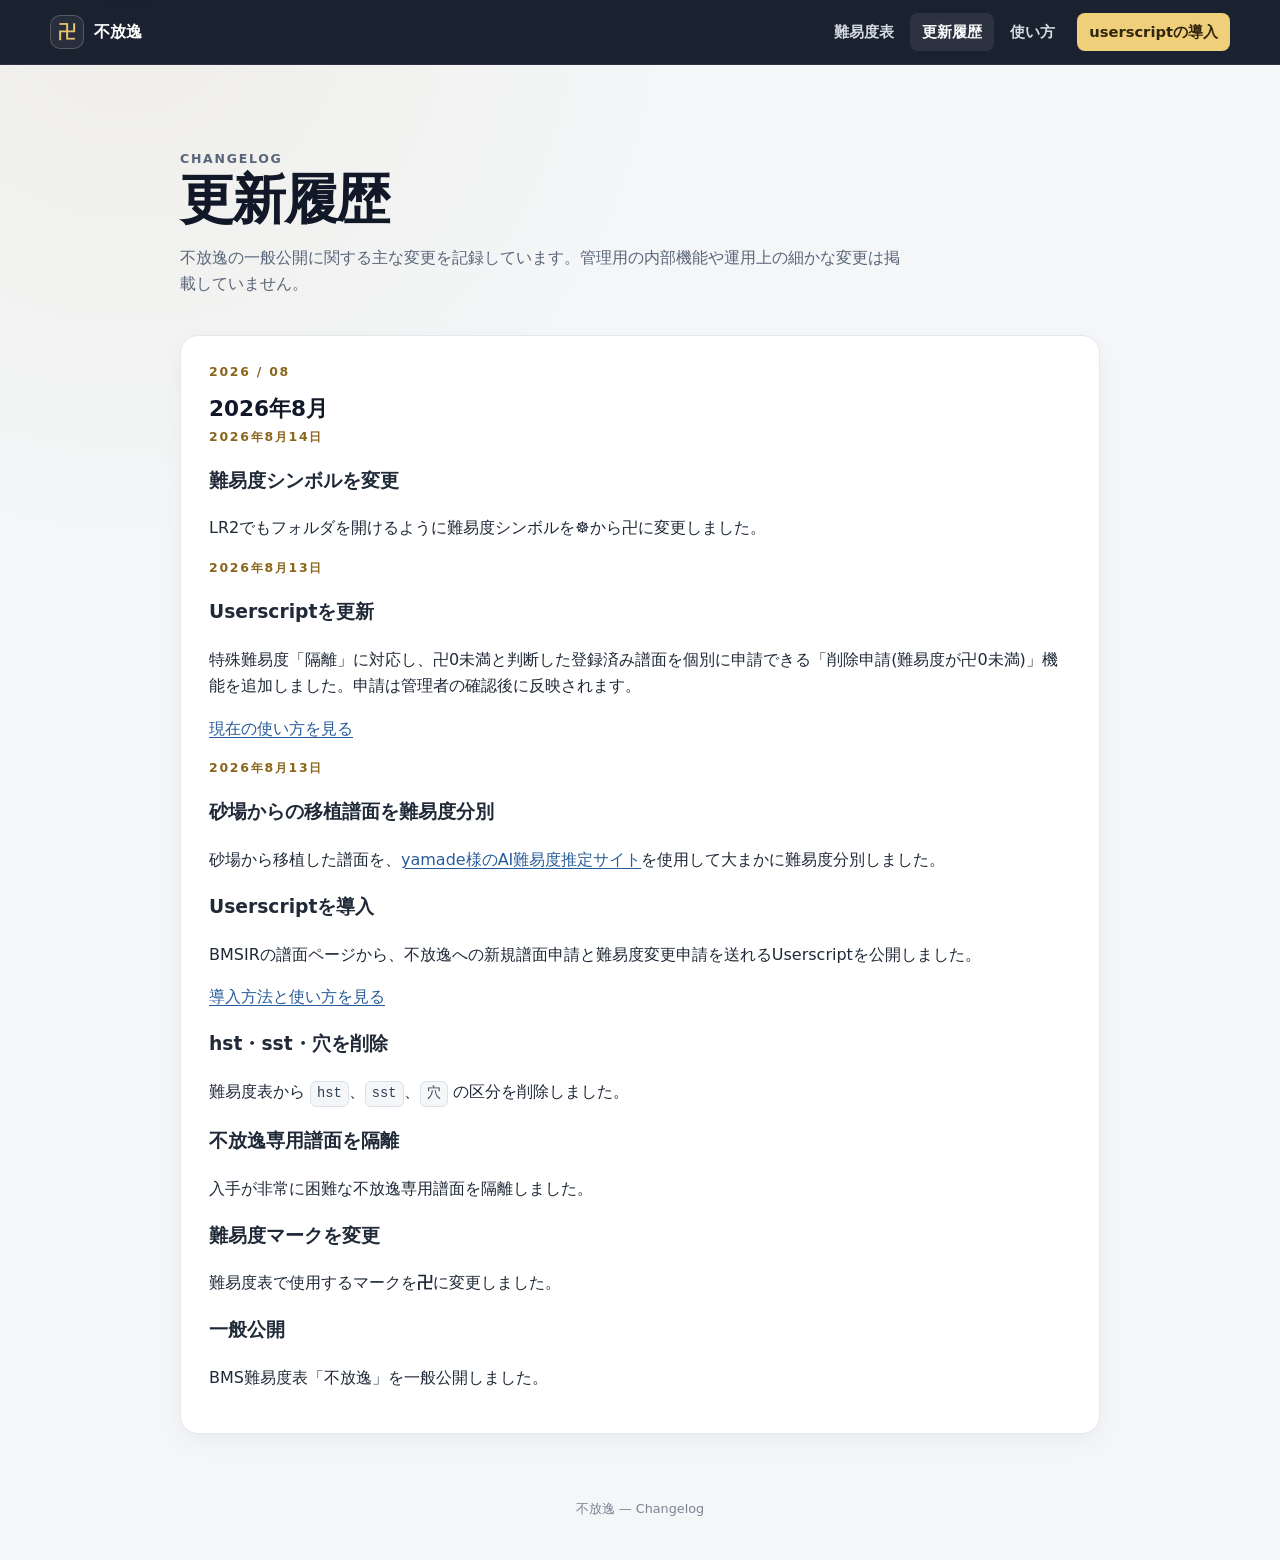
==== changelog.html @ e7368fcc "Document symbol change and soften table stripes" ====
<!DOCTYPE html>
<html lang="ja">
<head>
  <meta charset="UTF-8">
  <meta name="viewport" content="width=device-width, initial-scale=1.0">
  <meta name="robots" content="noindex">
  <title>更新履歴 | 不放逸</title>
  <link rel="stylesheet" href="style.css">
</head>
<body>
<header class="site-header">
  <nav class="site-nav shell" aria-label="メインナビゲーション">
    <a class="brand" href="./"><span class="brand-mark">卍</span><span class="brand-text">不放逸</span></a>
    <div class="nav-links">
      <a class="nav-link" href="./">難易度表</a>
      <a class="nav-link" aria-current="page" href="changelog.html">更新履歴</a>
      <a class="nav-link" href="guide.html" title="Userscriptの使い方">使い方</a>
      <a class="nav-link nav-link-primary" href="https://raw.githubusercontent.com/monsta-bms/appamada-tools/main/dist/appamada_bmsir_submit.user.js">userscriptの導入</a>
    </div>
  </nav>
</header>

<main class="guide-main changelog-main">
  <section class="guide-hero">
    <p class="eyebrow">Changelog</p>
    <h1>更新履歴</h1>
    <p>不放逸の一般公開に関する主な変更を記録しています。管理用の内部機能や運用上の細かな変更は掲載していません。</p>
  </section>

  <section class="guide-section changelog-section" aria-labelledby="updates-2026-08">
    <div class="changelog-period">
      <p class="eyebrow">2026 / 08</p>
      <h2 id="updates-2026-08">2026年8月</h2>
    </div>

    <div class="changelog-list">
      <article class="changelog-entry">
        <div class="changelog-marker" aria-hidden="true"></div>
        <div class="changelog-content">
          <p class="eyebrow"><time datetime="2026-08-14">2026年8月14日</time></p>
          <h3>難易度シンボルを変更</h3>
          <p>LR2でもフォルダを開けるように難易度シンボルを☸から卍に変更しました。</p>
        </div>
      </article>

      <article class="changelog-entry">
        <div class="changelog-marker" aria-hidden="true"></div>
        <div class="changelog-content">
          <p class="eyebrow"><time datetime="2026-08-13">2026年8月13日</time></p>
          <h3>Userscriptを更新</h3>
          <p>特殊難易度「隔離」に対応し、卍0未満と判断した登録済み譜面を個別に申請できる「削除申請(難易度が卍0未満)」機能を追加しました。申請は管理者の確認後に反映されます。</p>
          <p class="changelog-link"><a href="guide.html">現在の使い方を見る</a></p>
        </div>
      </article>

      <article class="changelog-entry">
        <div class="changelog-marker" aria-hidden="true"></div>
        <div class="changelog-content">
          <p class="eyebrow"><time datetime="2026-08-13">2026年8月13日</time></p>
          <h3>砂場からの移植譜面を難易度分別</h3>
          <p>砂場から移植した譜面を、<a href="https://yamade-bms.github.io/bms-difficulty-estimation-table/estimate/">yamade様のAI難易度推定サイト</a>を使用して大まかに難易度分別しました。</p>
        </div>
      </article>

      <article class="changelog-entry">
        <div class="changelog-marker" aria-hidden="true"></div>
        <div class="changelog-content">
          <h3>Userscriptを導入</h3>
          <p>BMSIRの譜面ページから、不放逸への新規譜面申請と難易度変更申請を送れるUserscriptを公開しました。</p>
          <p class="changelog-link"><a href="guide.html">導入方法と使い方を見る</a></p>
        </div>
      </article>

      <article class="changelog-entry">
        <div class="changelog-marker" aria-hidden="true"></div>
        <div class="changelog-content">
          <h3>hst・sst・穴を削除</h3>
          <p>難易度表から <span class="code-like">hst</span>、<span class="code-like">sst</span>、<span class="code-like">穴</span> の区分を削除しました。</p>
        </div>
      </article>

      <article class="changelog-entry">
        <div class="changelog-marker" aria-hidden="true"></div>
        <div class="changelog-content">
          <h3>不放逸専用譜面を隔離</h3>
          <p>入手が非常に困難な不放逸専用譜面を隔離しました。</p>
        </div>
      </article>

      <article class="changelog-entry">
        <div class="changelog-marker" aria-hidden="true"></div>
        <div class="changelog-content">
          <h3>難易度マークを変更</h3>
          <p>難易度表で使用するマークを<strong class="changelog-symbol">卍</strong>に変更しました。</p>
        </div>
      </article>

      <article class="changelog-entry">
        <div class="changelog-marker" aria-hidden="true"></div>
        <div class="changelog-content">
          <h3>一般公開</h3>
          <p>BMS難易度表「不放逸」を一般公開しました。</p>
        </div>
      </article>
    </div>
  </section>
</main>

<footer class="site-footer shell">不放逸 — Changelog</footer>
</body>
</html>
---- style.css ----
:root{--bg:#f4f6f8;--surface:#fff;--text:#1f2937;--muted:#667085;--line:#e3e8ef;--nav:#111827;--accent:#b88a2e;--accent-soft:#fff8e8;--link:#285b9a;--shadow:0 16px 38px rgba(15,23,42,.08);font-family:"Noto Sans JP","Yu Gothic UI","Yu Gothic",Meiryo,system-ui,-apple-system,BlinkMacSystemFont,"Segoe UI",sans-serif}*{box-sizing:border-box}html{scroll-behavior:smooth;background:var(--bg)}body{margin:0;min-width:320px;background:radial-gradient(circle at 10% 0%,rgba(184,138,46,.08),transparent 34rem),var(--bg);color:var(--text);line-height:1.65}a{color:var(--link);text-decoration-thickness:1px;text-underline-offset:.17em}.shell{width:min(1180px,calc(100% - 32px));margin-inline:auto}.site-header{position:sticky;top:0;z-index:100;background:rgba(17,24,39,.96);color:#fff;border-bottom:1px solid rgba(255,255,255,.08);backdrop-filter:blur(14px)}.site-nav{min-height:64px;display:flex;align-items:center;gap:24px}.brand{display:inline-flex;align-items:center;gap:10px;color:#fff;text-decoration:none;font-weight:750}.brand-mark{display:grid;width:34px;height:34px;place-items:center;border:1px solid rgba(255,255,255,.2);border-radius:10px;background:rgba(255,255,255,.06);color:#e6c36f;font-size:1.12rem}.nav-links{display:flex;align-items:center;gap:4px;margin-left:auto}.nav-link{display:inline-flex;align-items:center;justify-content:center;min-height:38px;padding:0 12px;border-radius:8px;color:#d7dde7;font-size:.92rem;font-weight:650;text-decoration:none}.nav-link:hover,.nav-link[aria-current="page"]{background:rgba(255,255,255,.08);color:#fff}.nav-link-primary{margin-left:6px;background:#f0cf7b;color:#30250d}.nav-link-primary:hover{background:#f7dc98;color:#211806}main{padding:38px 0 64px}.hero{display:grid;grid-template-columns:minmax(0,1fr) auto;gap:32px;align-items:end;padding:34px;border:1px solid var(--line);border-radius:18px;background:rgba(255,255,255,.92);box-shadow:var(--shadow)}.eyebrow{margin:0 0 8px;color:#8b651d;font-size:.78rem;font-weight:800;letter-spacing:.14em;text-transform:uppercase}.hero h1,.guide-hero h1{margin:0;color:#111827;font-size:clamp(2rem,5vw,3.4rem);line-height:1.12;letter-spacing:-.035em}.hero-description{max-width:760px;margin:15px 0 0;color:#4b5563}.hero-actions{display:flex;flex-wrap:wrap;gap:10px;margin-top:22px}.button{display:inline-flex;min-height:42px;align-items:center;justify-content:center;padding:0 16px;border:1px solid #cfd7e3;border-radius:10px;background:#fff;color:#27364a;font-size:.92rem;font-weight:750;text-decoration:none}.button-primary{border-color:#a7771e;background:#b88a2e;color:#fff}.hero-stats{display:grid;grid-template-columns:repeat(2,minmax(112px,1fr));gap:10px}.stat{min-width:122px;padding:16px 18px;border:1px solid var(--line);border-radius:12px;background:#f8fafc}.stat-value{display:block;color:#111827;font-size:1.3rem;font-weight:800;font-variant-numeric:tabular-nums}.stat-label{display:block;margin-top:2px;color:var(--muted);font-size:.76rem;font-weight:700}.notice{display:flex;gap:12px;align-items:flex-start;margin-top:18px;padding:14px 16px;border:1px solid #ecd9aa;border-radius:12px;background:var(--accent-soft);color:#5c481a;font-size:.9rem}.notice>span{min-width:0}.notice-warning{display:block;margin-top:5px;font-weight:750}.table-section{margin-top:30px}.section-heading{display:flex;align-items:end;justify-content:space-between;gap:20px;margin-bottom:12px}.section-heading h2,.guide-section h2{margin:0;color:#111827;font-size:1.35rem}.section-heading p{margin:0;color:var(--muted);font-size:.86rem}.level-nav-wrap{margin-bottom:12px;padding:12px;border:1px solid var(--line);border-radius:12px;background:rgba(255,255,255,.76)}.level-nav{display:flex;flex-wrap:wrap;gap:6px}.level-chip{display:inline-flex;min-height:30px;align-items:center;justify-content:center;padding:0 9px;border:1px solid #d8dee7;border-radius:999px;background:#fff;color:#3e4b5e;font-size:.78rem;font-weight:750;text-decoration:none}.table-card{overflow:hidden;border:1px solid var(--line);border-radius:18px;background:#fff;box-shadow:0 10px 30px rgba(15,23,42,.055)}.table-scroll{overflow-x:auto}.difficulty-table{width:100%;min-width:920px;border-collapse:separate;border-spacing:0;table-layout:fixed;font-size:.88rem}.difficulty-table th,.difficulty-table td{padding:11px 14px;border-bottom:1px solid #edf0f4;vertical-align:middle;text-align:left;overflow-wrap:anywhere}.difficulty-table thead th{position:sticky;top:0;z-index:5;background:#1f2937;color:#f8fafc;font-size:.75rem;font-weight:800}.difficulty-table tbody tr.data-row-white td{background:#f6f7f9}.difficulty-table tbody tr.data-row-gray td{background:#e9edf2}.difficulty-table tbody tr.data-row:hover td{background:#fff9ec}.level-cell{color:#745717;font-weight:850;white-space:nowrap}.title-cell a{color:#22568f;font-weight:650;text-decoration:none}.title-cell a:hover{text-decoration:underline}.comment-cell{color:#596579;font-size:.82rem}.level-divider{scroll-margin-top:80px}.level-divider td{padding:9px 14px;border-bottom:0;background:#2d3748;color:#fff;text-align:center;font-size:.85rem;font-weight:800}.level-count{margin-left:7px;color:#cbd5e1;font-size:.77rem;font-weight:650}.table-message{padding:28px;color:var(--muted);text-align:center}.table-message-error{color:#9f3a2e;background:#fff4f2}.site-footer{padding:0 0 42px;color:#7b8493;font-size:.8rem;text-align:center}.guide-main{width:min(920px,calc(100% - 32px));margin-inline:auto}.guide-hero{padding:32px 0 18px}.guide-hero p{max-width:720px;margin:14px 0 0;color:#596579}.guide-section{margin-top:20px;padding:26px 28px;border:1px solid var(--line);border-radius:18px;background:#fff;box-shadow:0 8px 24px rgba(15,23,42,.045)}.step-list{display:grid;gap:14px;margin:20px 0 0;padding:0;list-style:none;counter-reset:guide-step}.step-list li{position:relative;min-height:52px;padding:2px 0 2px 58px;counter-increment:guide-step}.step-list li::before{position:absolute;top:0;left:0;display:grid;width:40px;height:40px;place-items:center;border-radius:12px;background:#253247;color:#fff;content:counter(guide-step);font-weight:800}.step-list strong{display:block}.step-list span{display:block;margin-top:2px;color:#667085;font-size:.9rem}.guide-grid{display:grid;grid-template-columns:repeat(2,minmax(0,1fr));gap:14px;margin-top:18px}.guide-card{padding:18px;border:1px solid var(--line);border-radius:12px;background:#f8fafc}.guide-card h3{margin:0 0 8px;font-size:1rem}.guide-card p,.guide-card ul{margin:0;color:#596579;font-size:.9rem}.guide-card ul{padding-left:1.2rem}.code-like{display:inline-block;padding:1px 6px;border:1px solid #dce2e9;border-radius:6px;background:#f4f6f8;color:#344054;font-family:ui-monospace,SFMono-Regular,Menlo,Consolas,monospace;font-size:.86em}.guide-note{margin-top:16px;padding:13px 15px;border-left:3px solid #b88a2e;background:#fff9eb;color:#5d4b22;font-size:.9rem}@media(max-width:760px){.shell,.guide-main{width:min(100% - 22px,1180px)}.site-nav{min-height:58px;gap:8px}.brand-mark{width:31px;height:31px}.brand-text{display:none}.nav-links{gap:1px}.nav-link{min-height:36px;padding:0 9px;font-size:.82rem}.nav-link-primary{margin-left:1px}main{padding-top:22px}.hero{grid-template-columns:1fr;gap:22px;padding:24px 20px}.section-heading{display:block}.difficulty-table thead th{top:0}.guide-section{padding:22px 18px}.guide-grid{grid-template-columns:1fr}}
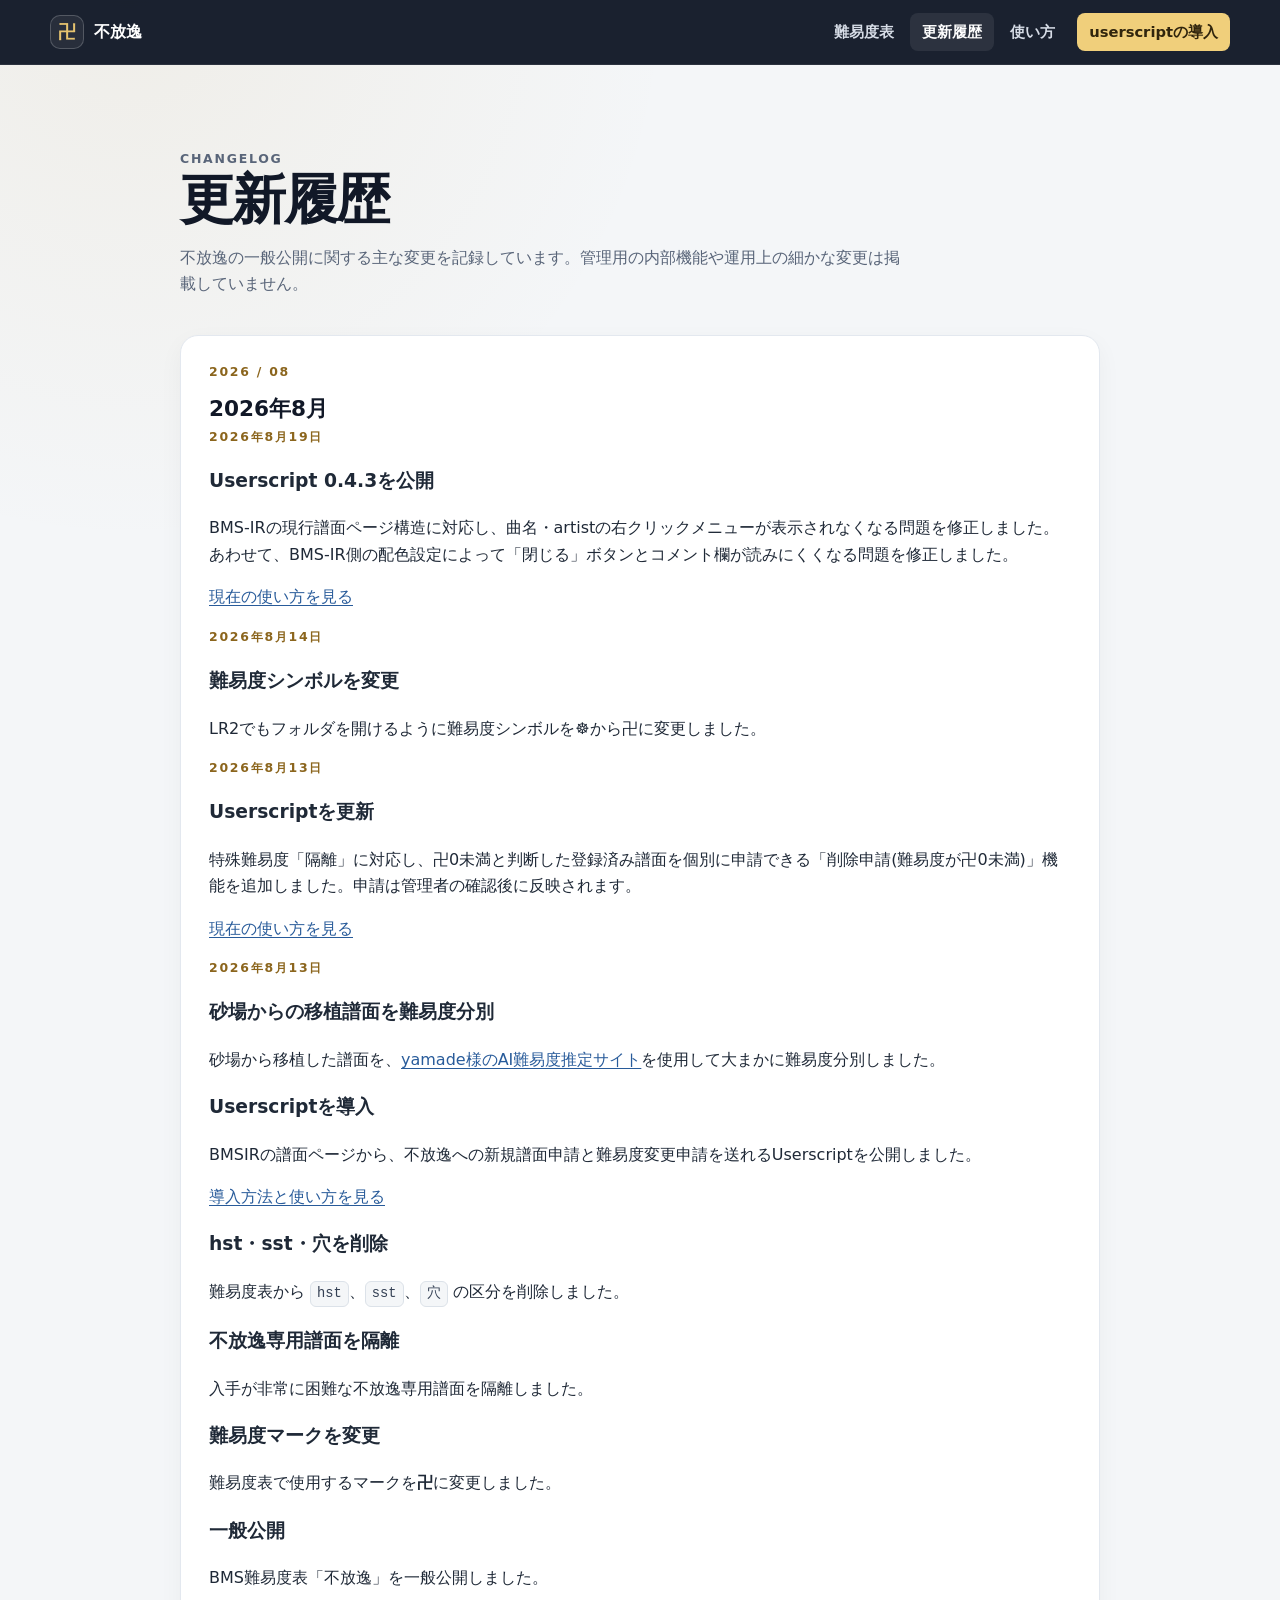
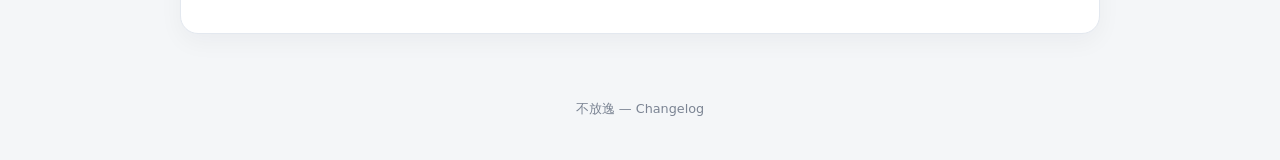
==== commit db95650d: "Document Userscript 0.4.3 release" ====
--- a/changelog.html
+++ b/changelog.html
@@ -34,6 +34,16 @@
     </div>
 
     <div class="changelog-list">
+      <article class="changelog-entry">
+        <div class="changelog-marker" aria-hidden="true"></div>
+        <div class="changelog-content">
+          <p class="eyebrow"><time datetime="2026-08-19">2026年8月19日</time></p>
+          <h3>Userscript 0.4.3を公開</h3>
+          <p>BMS-IRの現行譜面ページ構造に対応し、曲名・artistの右クリックメニューが表示されなくなる問題を修正しました。あわせて、BMS-IR側の配色設定によって「閉じる」ボタンとコメント欄が読みにくくなる問題を修正しました。</p>
+          <p class="changelog-link"><a href="guide.html">現在の使い方を見る</a></p>
+        </div>
+      </article>
+
       <article class="changelog-entry">
         <div class="changelog-marker" aria-hidden="true"></div>
         <div class="changelog-content">
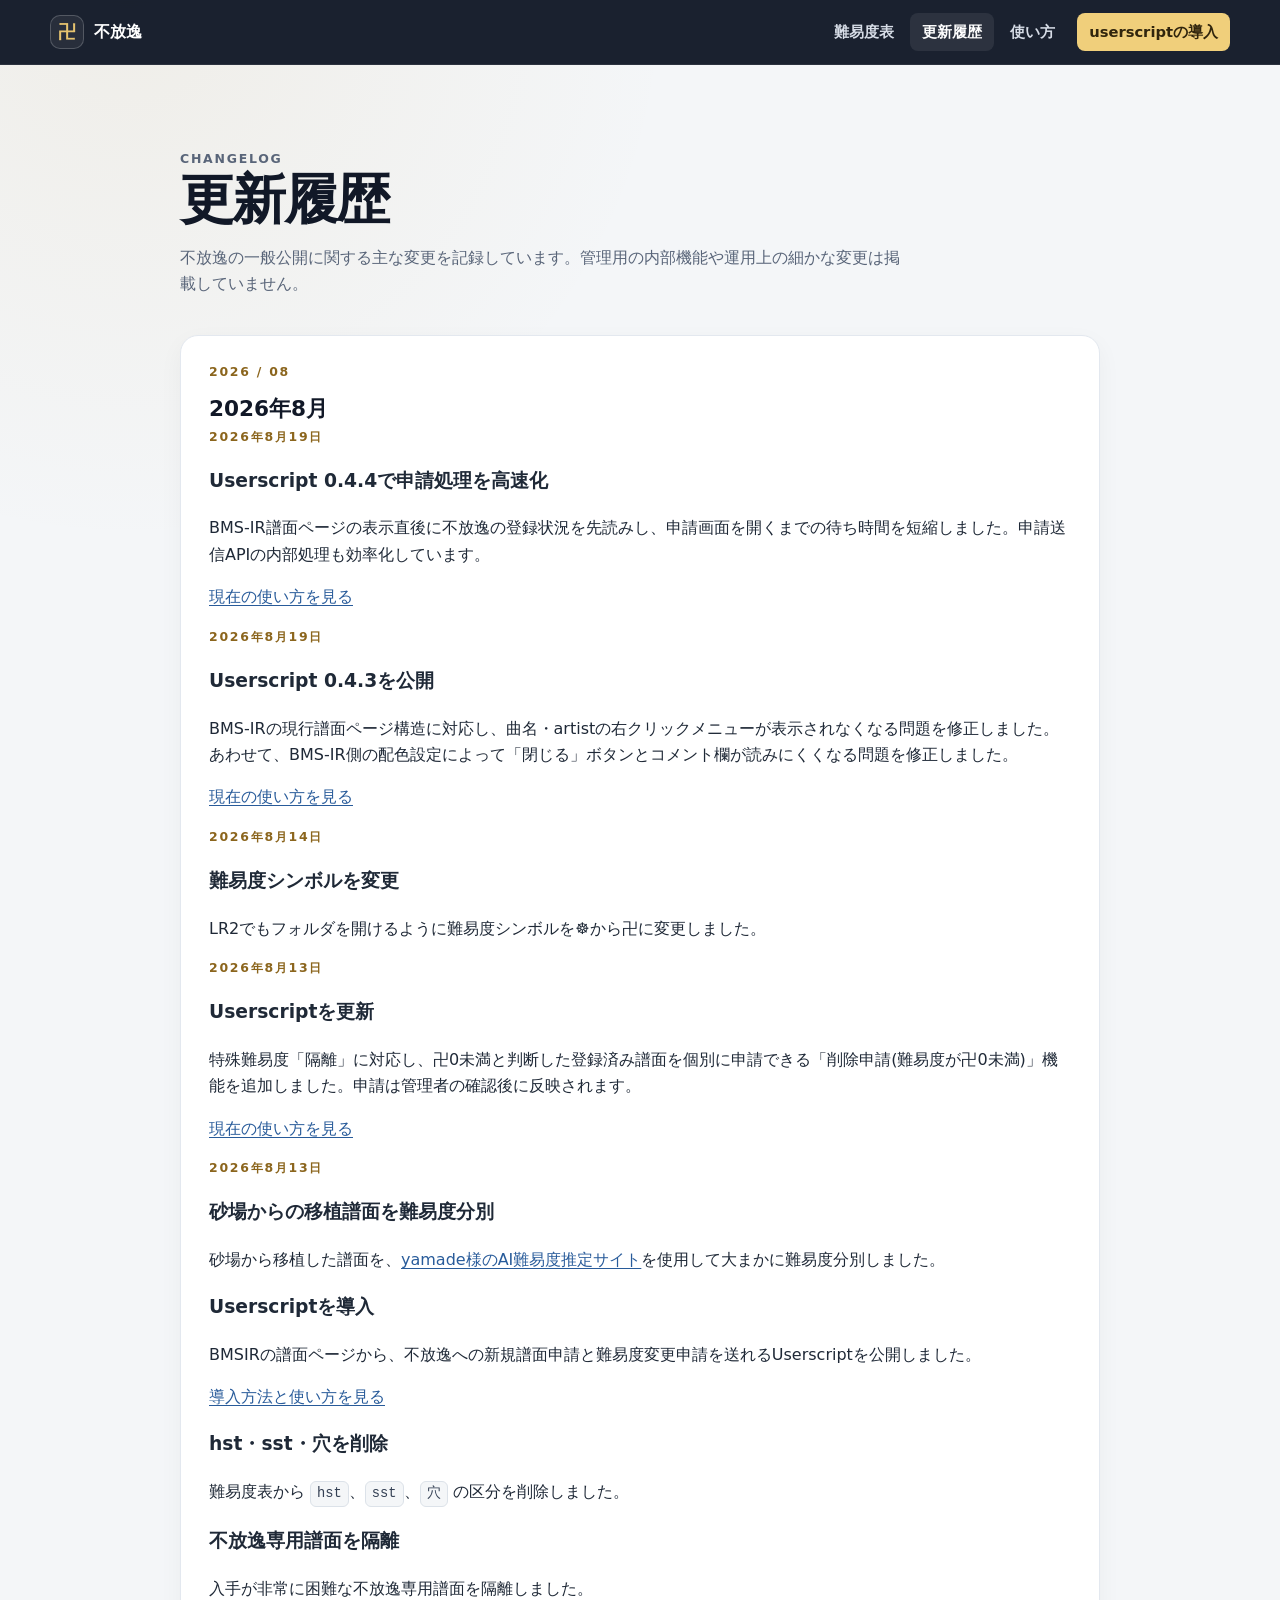
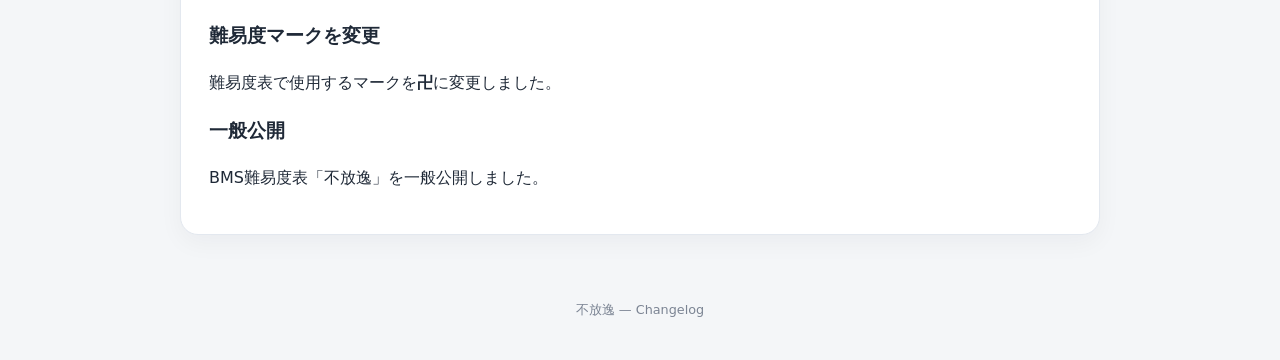
==== commit ceeacf12: "Document Userscript 0.4.4 performance update" ====
--- a/changelog.html
+++ b/changelog.html
@@ -34,6 +34,16 @@
     </div>
 
     <div class="changelog-list">
+      <article class="changelog-entry">
+        <div class="changelog-marker" aria-hidden="true"></div>
+        <div class="changelog-content">
+          <p class="eyebrow"><time datetime="2026-08-19">2026年8月19日</time></p>
+          <h3>Userscript 0.4.4で申請処理を高速化</h3>
+          <p>BMS-IR譜面ページの表示直後に不放逸の登録状況を先読みし、申請画面を開くまでの待ち時間を短縮しました。申請送信APIの内部処理も効率化しています。</p>
+          <p class="changelog-link"><a href="guide.html">現在の使い方を見る</a></p>
+        </div>
+      </article>
+
       <article class="changelog-entry">
         <div class="changelog-marker" aria-hidden="true"></div>
         <div class="changelog-content">
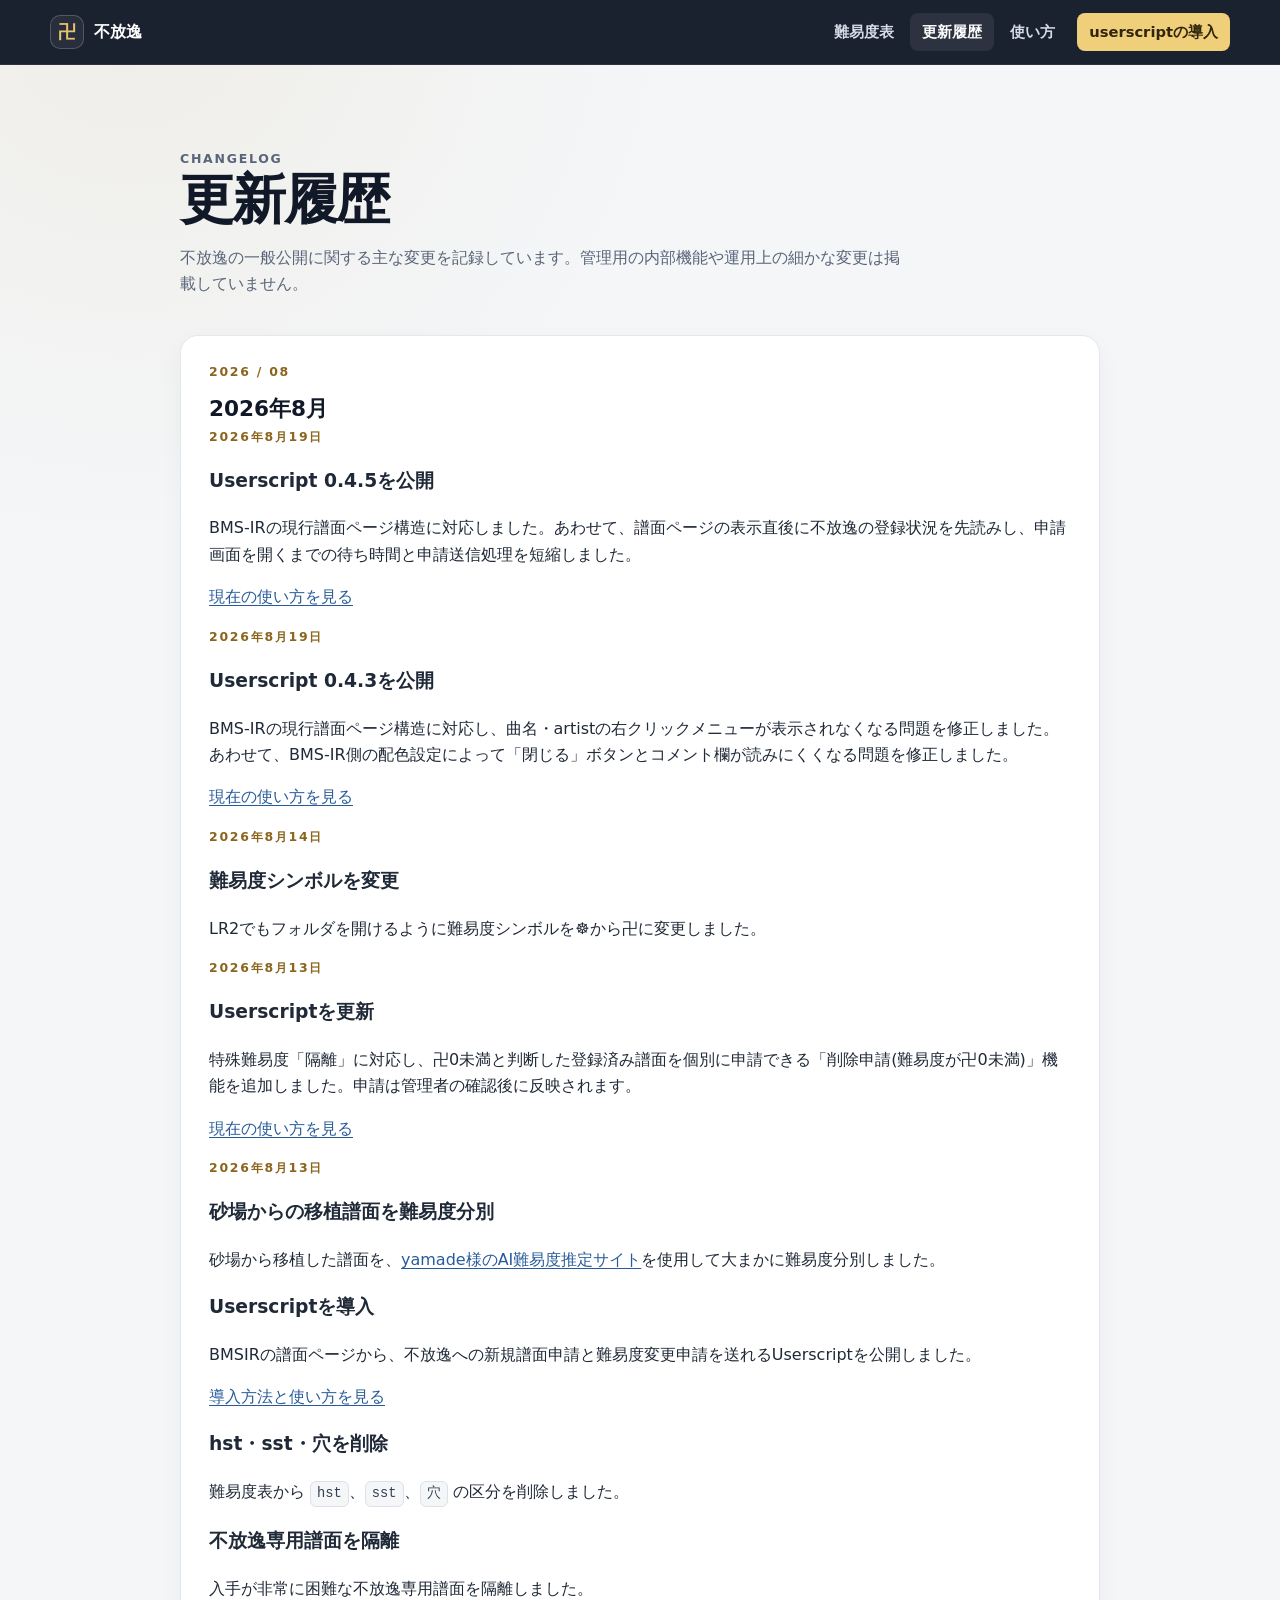
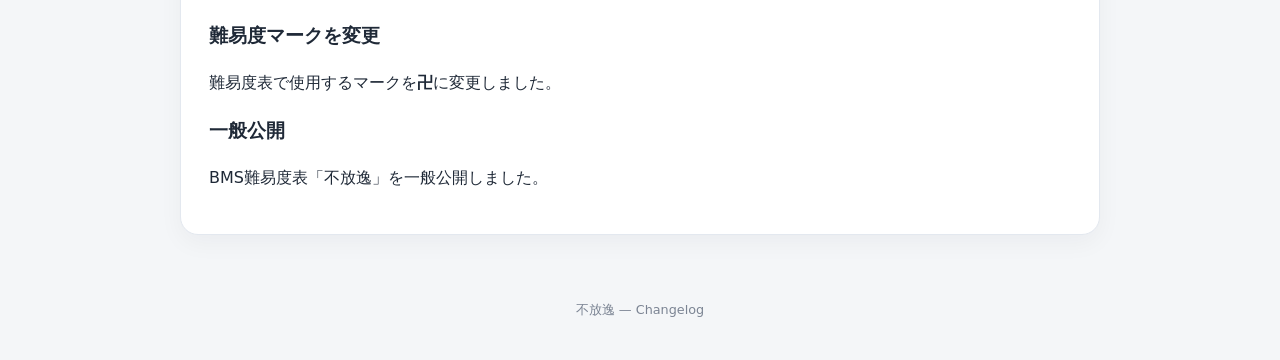
==== commit d58b6124: "Document Userscript 0.4.5 release" ====
--- a/changelog.html
+++ b/changelog.html
@@ -38,8 +38,8 @@
         <div class="changelog-marker" aria-hidden="true"></div>
         <div class="changelog-content">
           <p class="eyebrow"><time datetime="2026-08-19">2026年8月19日</time></p>
-          <h3>Userscript 0.4.4で申請処理を高速化</h3>
-          <p>BMS-IR譜面ページの表示直後に不放逸の登録状況を先読みし、申請画面を開くまでの待ち時間を短縮しました。申請送信APIの内部処理も効率化しています。</p>
+          <h3>Userscript 0.4.5を公開</h3>
+          <p>BMS-IRの現行譜面ページ構造に対応しました。あわせて、譜面ページの表示直後に不放逸の登録状況を先読みし、申請画面を開くまでの待ち時間と申請送信処理を短縮しました。</p>
           <p class="changelog-link"><a href="guide.html">現在の使い方を見る</a></p>
         </div>
       </article>
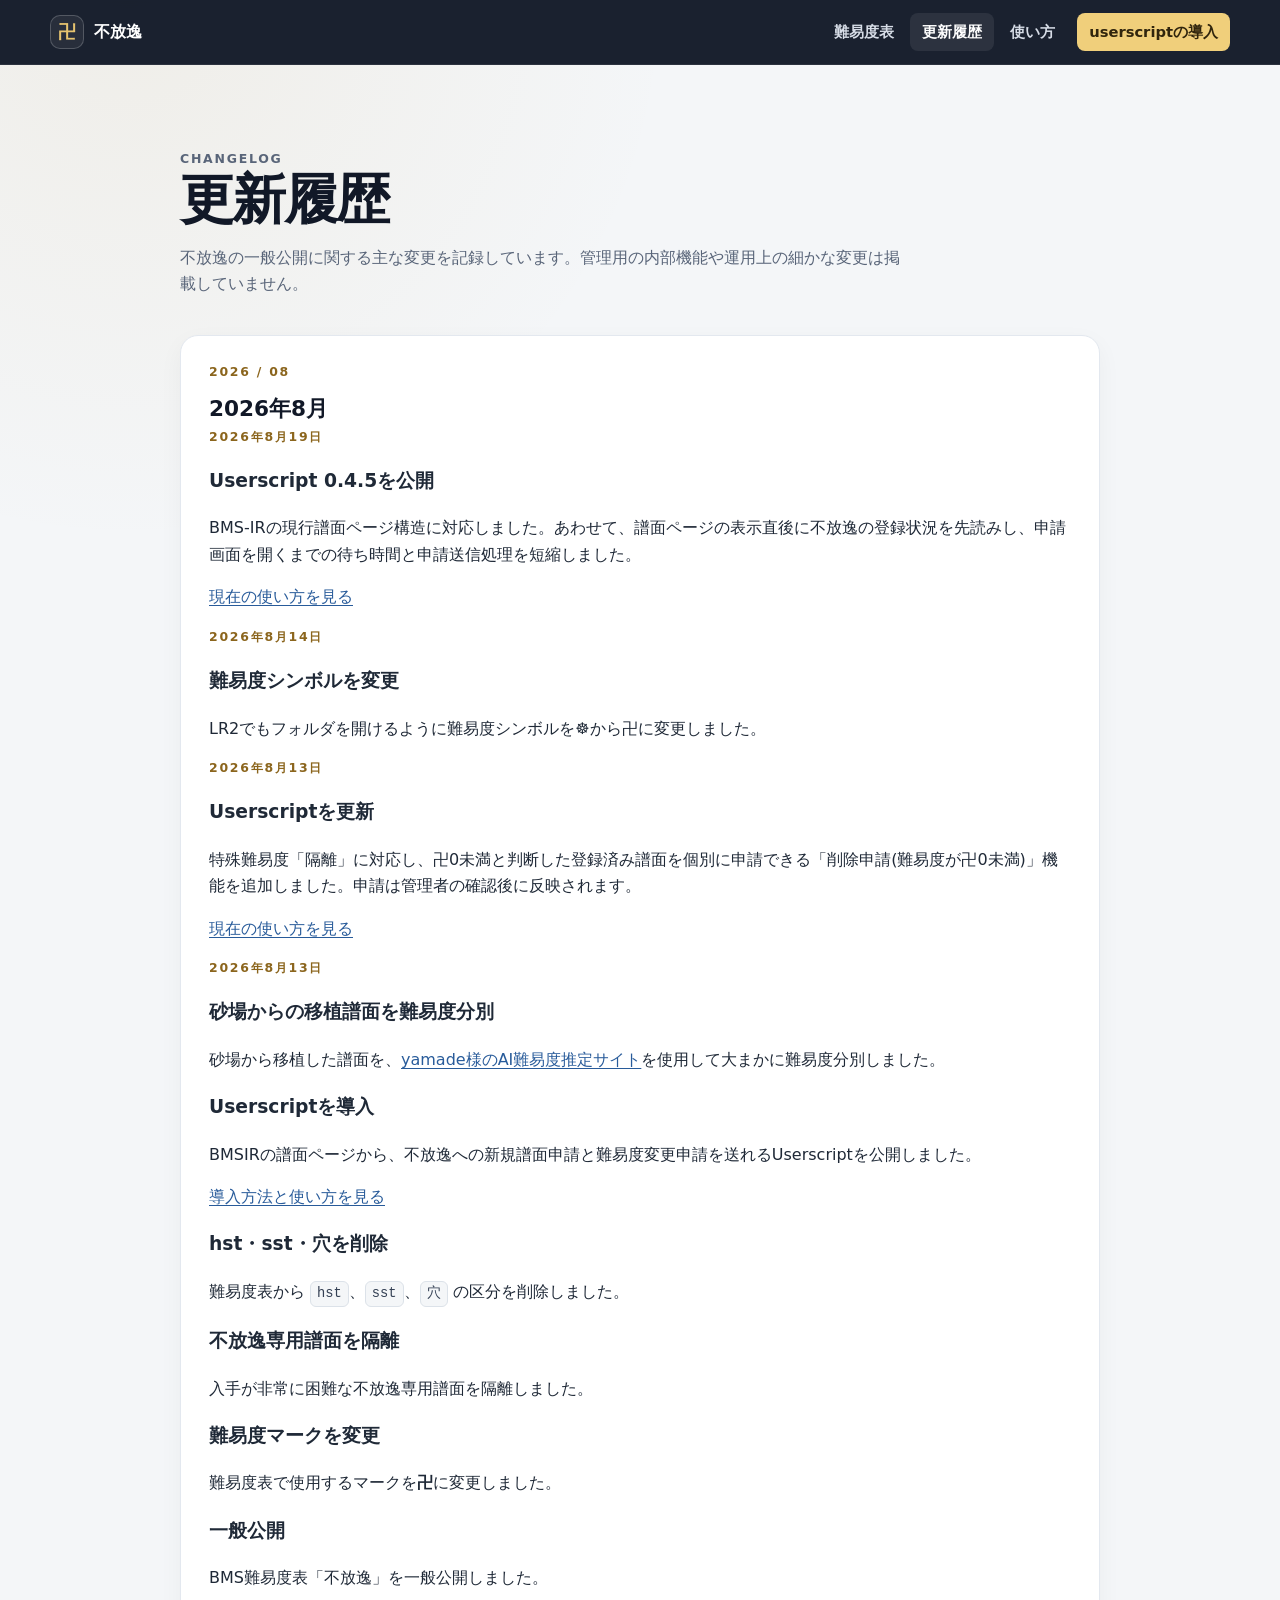
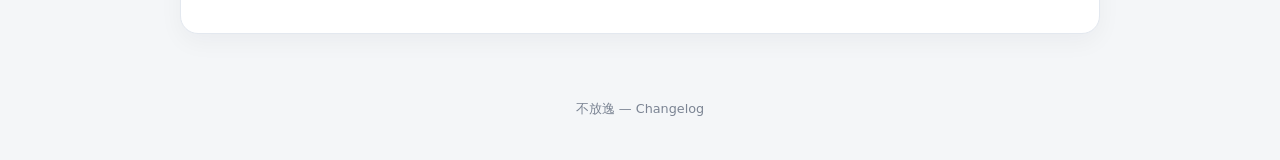
==== commit 1395b426: "Remove duplicate Userscript changelog entry" ====
--- a/changelog.html
+++ b/changelog.html
@@ -40,16 +40,6 @@
           <p class="eyebrow"><time datetime="2026-08-19">2026年8月19日</time></p>
           <h3>Userscript 0.4.5を公開</h3>
           <p>BMS-IRの現行譜面ページ構造に対応しました。あわせて、譜面ページの表示直後に不放逸の登録状況を先読みし、申請画面を開くまでの待ち時間と申請送信処理を短縮しました。</p>
-          <p class="changelog-link"><a href="guide.html">現在の使い方を見る</a></p>
-        </div>
-      </article>
-
-      <article class="changelog-entry">
-        <div class="changelog-marker" aria-hidden="true"></div>
-        <div class="changelog-content">
-          <p class="eyebrow"><time datetime="2026-08-19">2026年8月19日</time></p>
-          <h3>Userscript 0.4.3を公開</h3>
-          <p>BMS-IRの現行譜面ページ構造に対応し、曲名・artistの右クリックメニューが表示されなくなる問題を修正しました。あわせて、BMS-IR側の配色設定によって「閉じる」ボタンとコメント欄が読みにくくなる問題を修正しました。</p>
           <p class="changelog-link"><a href="guide.html">現在の使い方を見る</a></p>
         </div>
       </article>
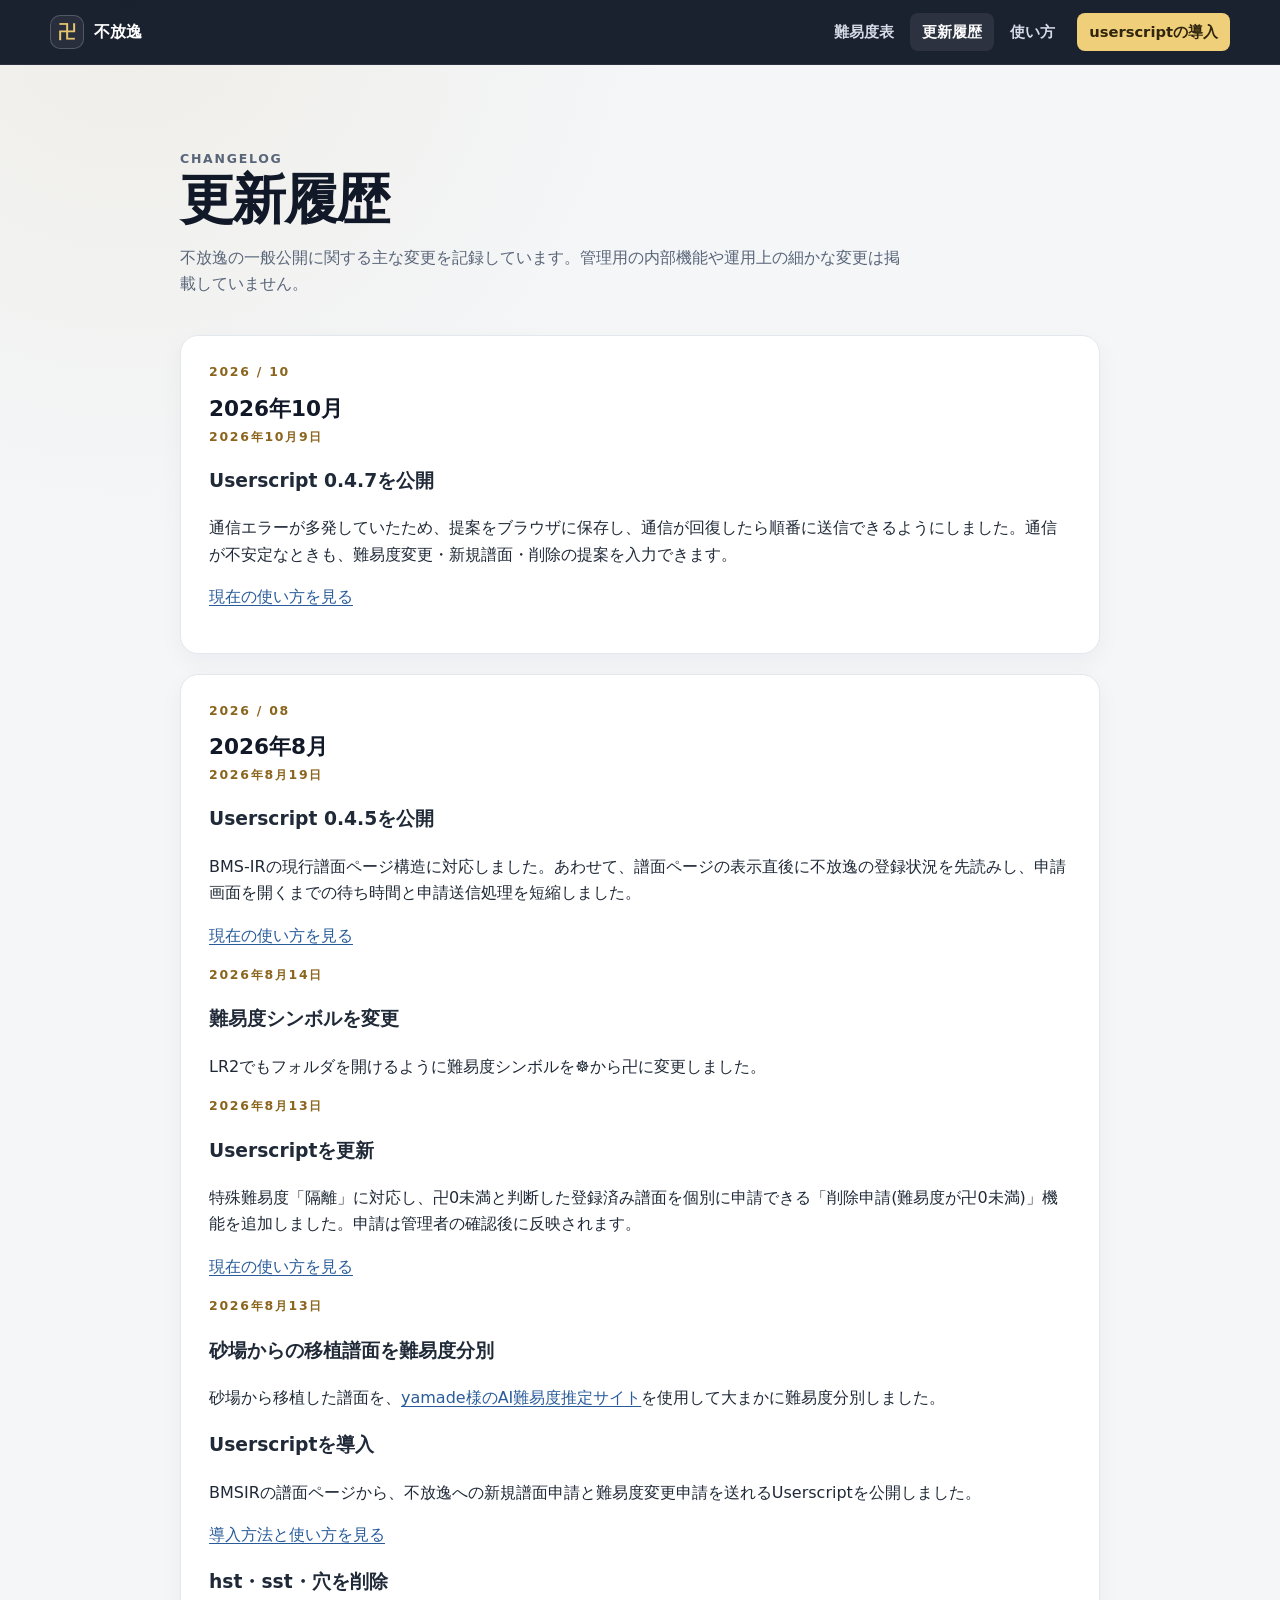
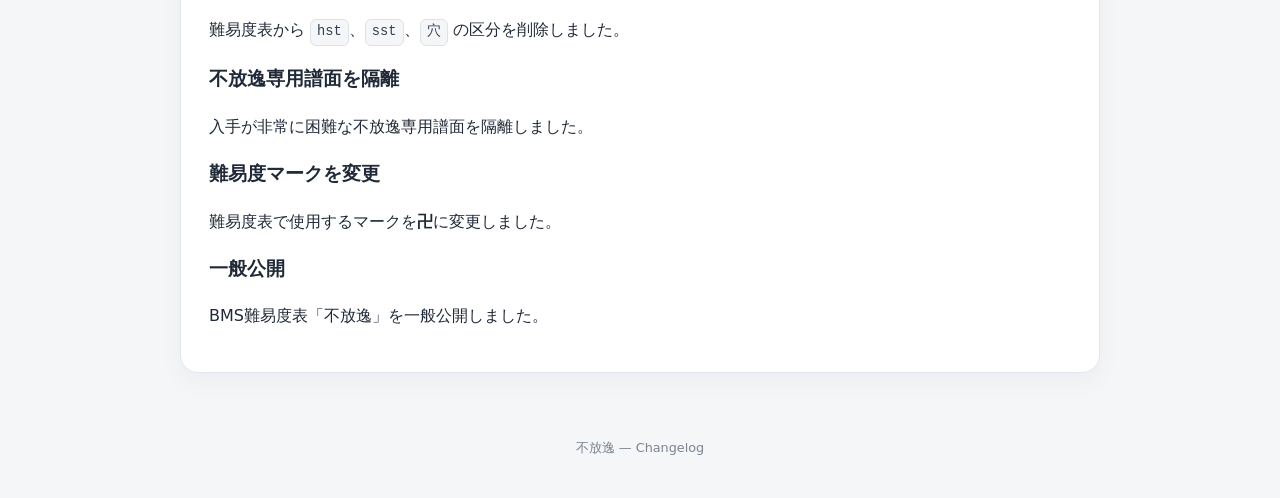
==== commit 1afdbdcc: "Document Userscript 0.4.7 offline proposals" ====
--- a/changelog.html
+++ b/changelog.html
@@ -25,6 +25,24 @@
     <p class="eyebrow">Changelog</p>
     <h1>更新履歴</h1>
     <p>不放逸の一般公開に関する主な変更を記録しています。管理用の内部機能や運用上の細かな変更は掲載していません。</p>
+  </section>
+
+  <section class="guide-section changelog-section" aria-labelledby="updates-2026-10">
+    <div class="changelog-period">
+      <p class="eyebrow">2026 / 10</p>
+      <h2 id="updates-2026-10">2026年10月</h2>
+    </div>
+    <div class="changelog-list">
+      <article class="changelog-entry">
+        <div class="changelog-marker" aria-hidden="true"></div>
+        <div class="changelog-content">
+          <p class="eyebrow"><time datetime="2026-10-09">2026年10月9日</time></p>
+          <h3>Userscript 0.4.7を公開</h3>
+          <p>通信エラーが多発していたため、提案をブラウザに保存し、通信が回復したら順番に送信できるようにしました。通信が不安定なときも、難易度変更・新規譜面・削除の提案を入力できます。</p>
+          <p class="changelog-link"><a href="guide.html">現在の使い方を見る</a></p>
+        </div>
+      </article>
+    </div>
   </section>
 
   <section class="guide-section changelog-section" aria-labelledby="updates-2026-08">
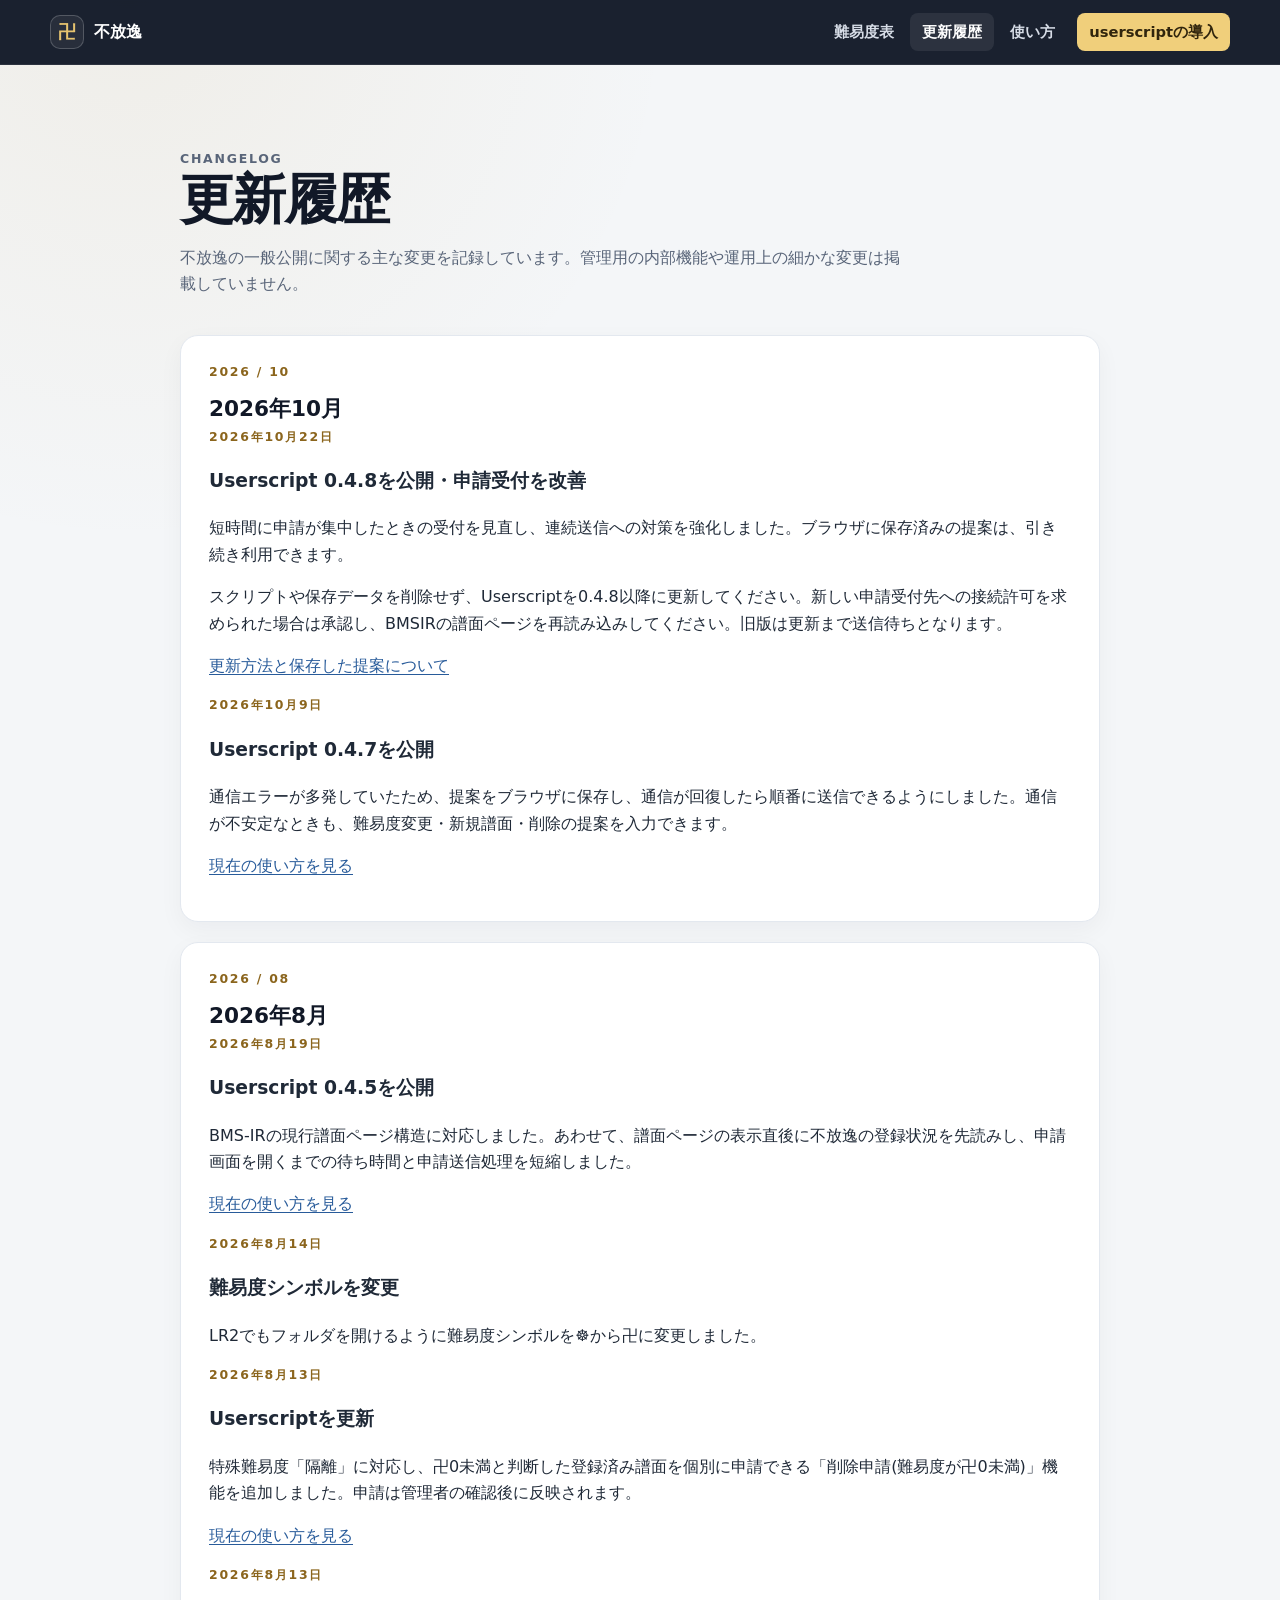
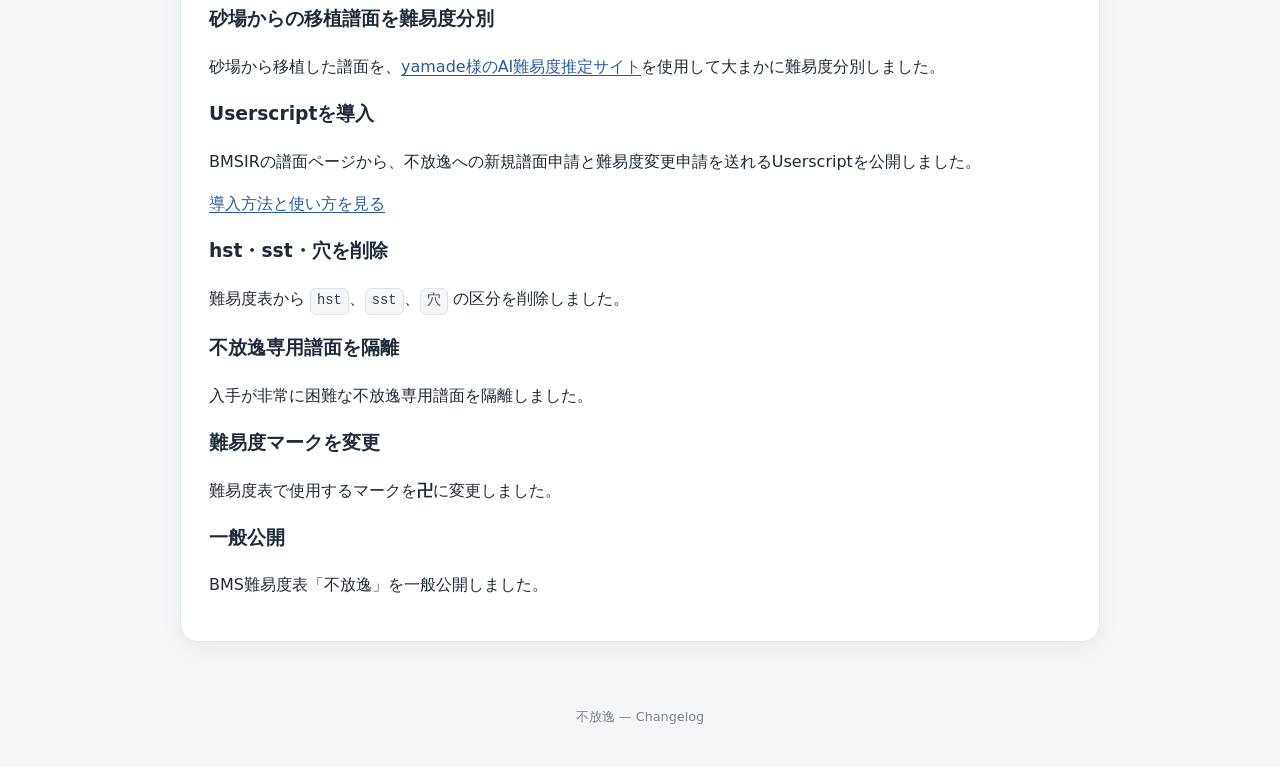
==== commit 28008094: "Announce userscript 0.4.8 and explain secure update" ====
--- a/changelog.html
+++ b/changelog.html
@@ -33,6 +33,17 @@
       <h2 id="updates-2026-10">2026年10月</h2>
     </div>
     <div class="changelog-list">
+      <article class="changelog-entry">
+        <div class="changelog-marker" aria-hidden="true"></div>
+        <div class="changelog-content">
+          <p class="eyebrow"><time datetime="2026-10-22">2026年10月22日</time></p>
+          <h3>Userscript 0.4.8を公開・申請受付を改善</h3>
+          <p>短時間に申請が集中したときの受付を見直し、連続送信への対策を強化しました。ブラウザに保存済みの提案は、引き続き利用できます。</p>
+          <p>スクリプトや保存データを削除せず、Userscriptを0.4.8以降に更新してください。新しい申請受付先への接続許可を求められた場合は承認し、BMSIRの譜面ページを再読み込みしてください。旧版は更新まで送信待ちとなります。</p>
+          <p class="changelog-link"><a href="guide.html#script-update">更新方法と保存した提案について</a></p>
+        </div>
+      </article>
+
       <article class="changelog-entry">
         <div class="changelog-marker" aria-hidden="true"></div>
         <div class="changelog-content">
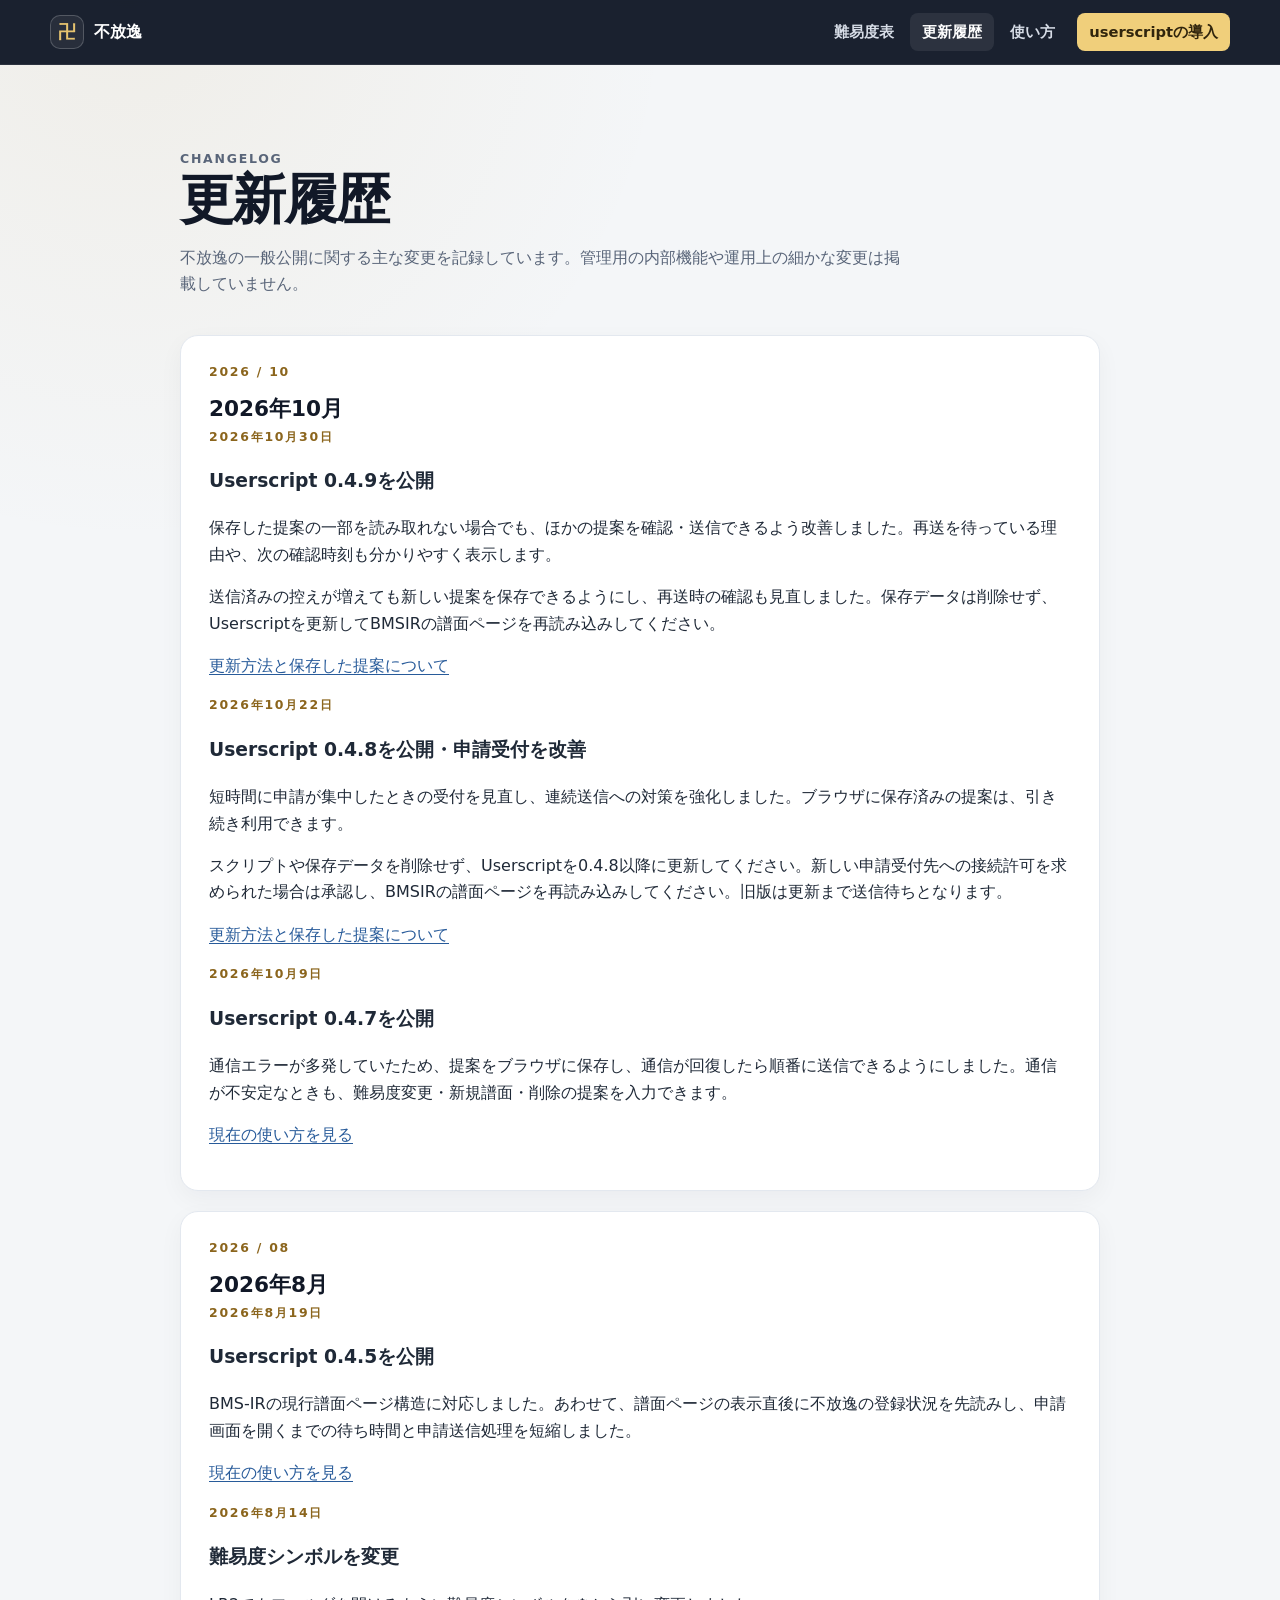
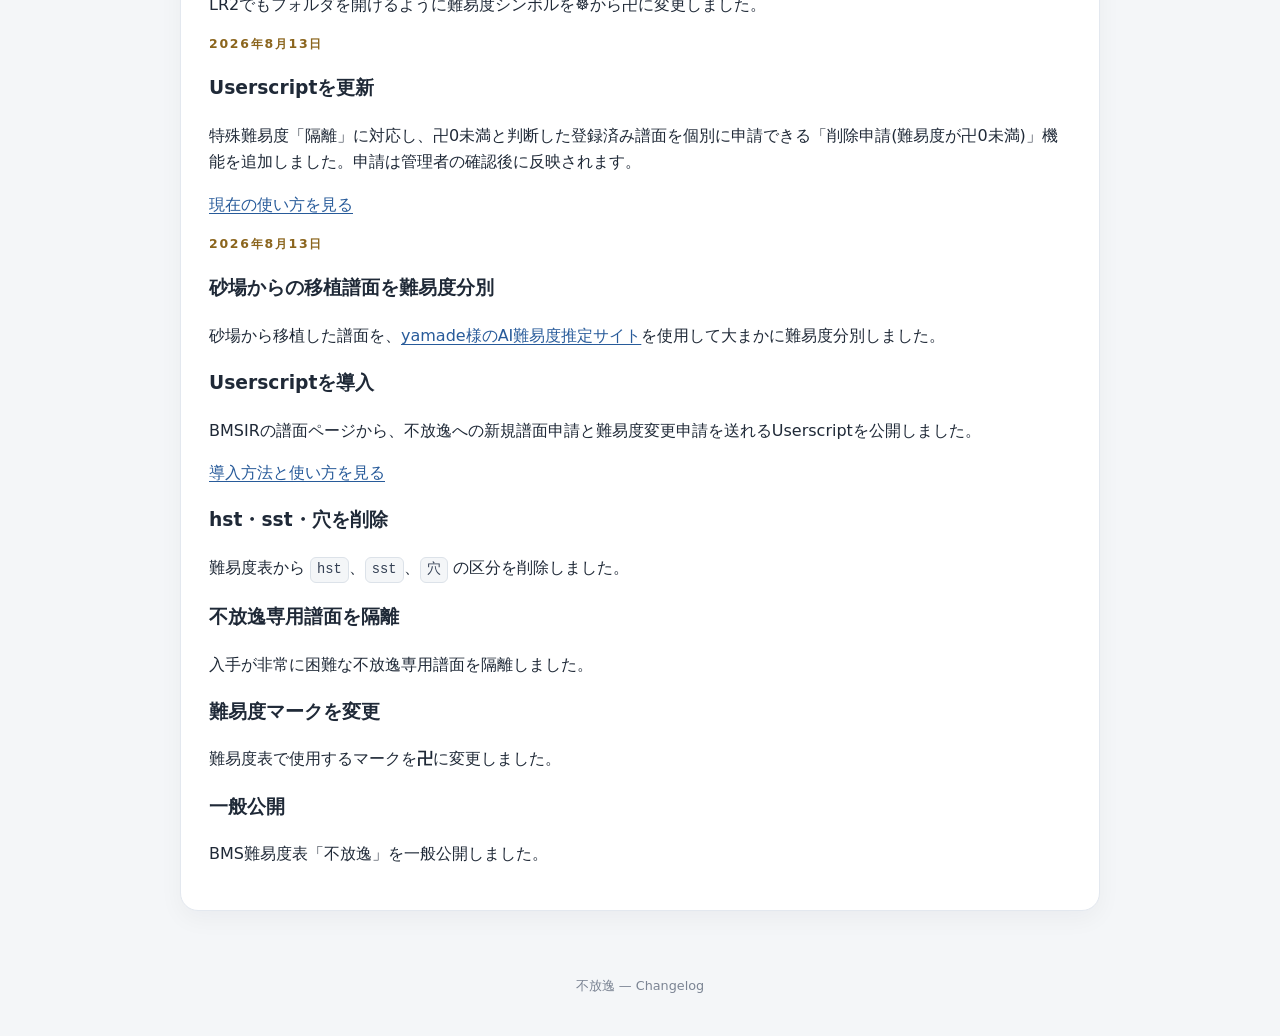
==== commit b35bddfd: "Announce userscript 0.4.9 and clarify saved proposals" ====
--- a/changelog.html
+++ b/changelog.html
@@ -33,6 +33,17 @@
       <h2 id="updates-2026-10">2026年10月</h2>
     </div>
     <div class="changelog-list">
+      <article class="changelog-entry">
+        <div class="changelog-marker" aria-hidden="true"></div>
+        <div class="changelog-content">
+          <p class="eyebrow"><time datetime="2026-10-30">2026年10月30日</time></p>
+          <h3>Userscript 0.4.9を公開</h3>
+          <p>保存した提案の一部を読み取れない場合でも、ほかの提案を確認・送信できるよう改善しました。再送を待っている理由や、次の確認時刻も分かりやすく表示します。</p>
+          <p>送信済みの控えが増えても新しい提案を保存できるようにし、再送時の確認も見直しました。保存データは削除せず、Userscriptを更新してBMSIRの譜面ページを再読み込みしてください。</p>
+          <p class="changelog-link"><a href="guide.html#script-update">更新方法と保存した提案について</a></p>
+        </div>
+      </article>
+
       <article class="changelog-entry">
         <div class="changelog-marker" aria-hidden="true"></div>
         <div class="changelog-content">
